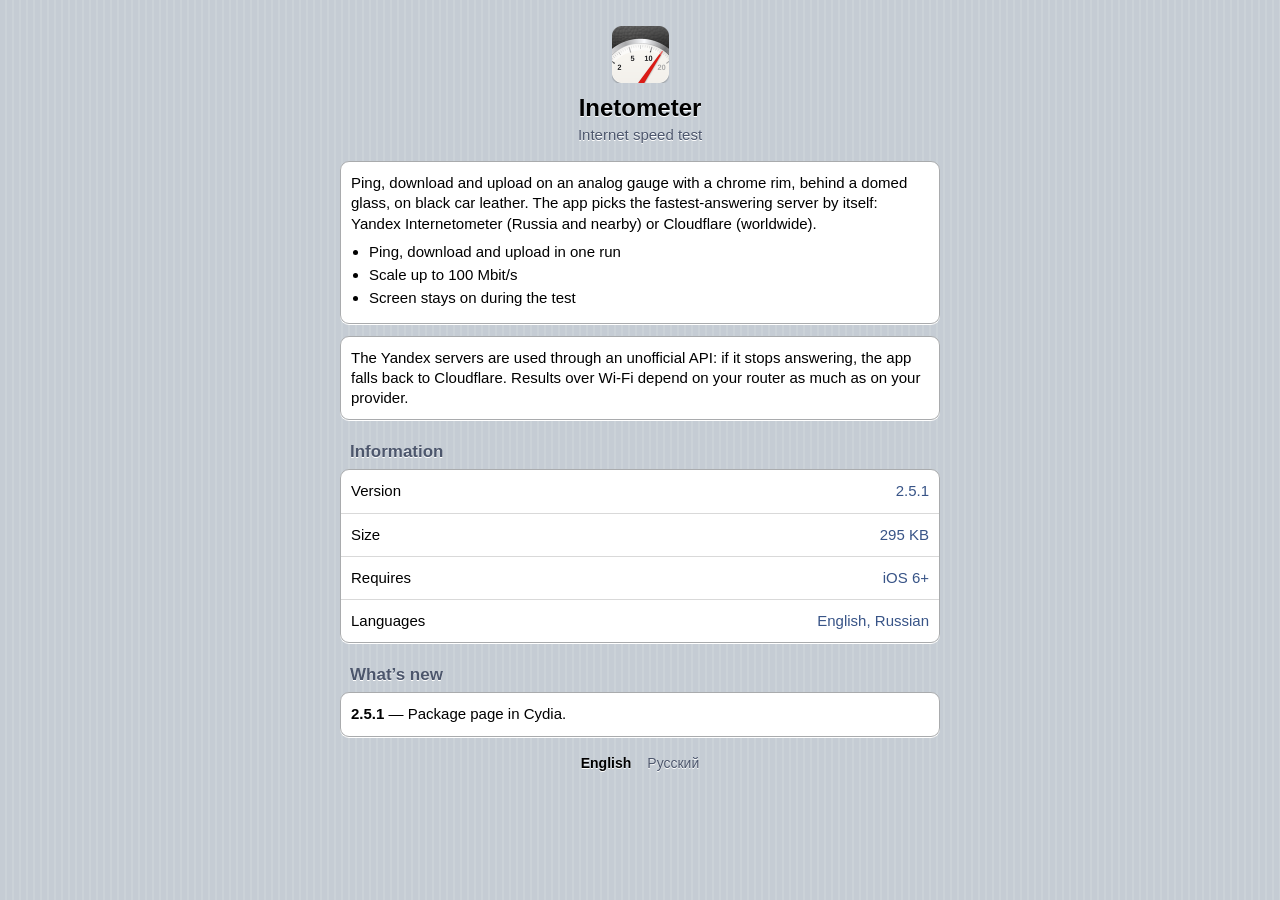
==== depictions/ru.legacy.speed/index.html @ 3cfb632d "Legacy Apps: public landing page, Cydia depictions, quirc acknowledgements Codes 1.2.4, Flashlight 1" ====
<!DOCTYPE html>
<html class="en"><head><meta charset="utf-8">
<meta name="viewport" content="width=device-width,initial-scale=1">
<title>Inetometer — Legacy Apps</title><link rel="stylesheet" href="../../style.css"><script>
(function(){var l;try{l=localStorage.getItem('lang')}catch(x){}
if(!l){l=(navigator.language||navigator.userLanguage||'en').toLowerCase().indexOf('ru')==0?'ru':'en'}
document.documentElement.className=l;
window.setLang=function(v){try{localStorage.setItem('lang',v)}catch(x){}document.documentElement.className=v;return false};})();
</script></head>
<body><div class="wrap">

<div class="hero"><img src="../../icons/ru.legacy.speed.png" alt="" style="width:57px;height:57px">
<h1><span class="t-en">Inetometer</span><span class="t-ru">Инетометр</span></h1><p><span class="t-en">Internet speed test</span><span class="t-ru">Измерение скорости интернета</span></p></div>
<div class="group" style="margin-top:14px"><div class="row"><div class="t-en">Ping, download and upload on an analog gauge with a chrome rim, behind a domed glass, on black car leather. The app picks the fastest-answering server by itself: Yandex Internetometer (Russia and nearby) or Cloudflare (worldwide).</div><div class="t-ru">Пинг, скорость загрузки и отдачи на стрелочном приборе в хромированном ободе под выпуклым стеклом, на чёрной автомобильной коже. Сервер выбирается сам — тот, что ответил быстрее: Яндекс.Интернетометр (Россия и рядом) или Cloudflare (весь мир).</div>
<ul style="margin-top:8px"><li><span class="t-en">Ping, download and upload in one run</span><span class="t-ru">Пинг, загрузка и отдача за один замер</span></li><li><span class="t-en">Scale up to 100 Mbit/s</span><span class="t-ru">Шкала до 100 Мбит/с</span></li><li><span class="t-en">Screen stays on during the test</span><span class="t-ru">Экран не гаснет во время замера</span></li></ul></div></div>
<div class="group" style="margin-top:12px"><div class="row"><div class="t-en">The Yandex servers are used through an unofficial API: if it stops answering, the app falls back to Cloudflare. Results over Wi-Fi depend on your router as much as on your provider.</div><div class="t-ru">Серверы Яндекса используются через неофициальный API: если он перестанет отвечать, приложение возьмёт Cloudflare. Результат по Wi-Fi зависит от роутера не меньше, чем от провайдера.</div></div></div>

<h2><span class="t-en">Information</span><span class="t-ru">Информация</span></h2>
<div class="group">
<div class="row kv"><span class="t-en">Version</span><span class="t-ru">Версия</span><span class="v">2.5.1</span></div>
<div class="row kv"><span class="t-en">Size</span><span class="t-ru">Размер</span><span class="v">295 KB</span></div>
<div class="row kv"><span class="t-en">Requires</span><span class="t-ru">Требуется</span><span class="v">iOS 6+</span></div>
<div class="row kv"><span class="t-en">Languages</span><span class="t-ru">Языки</span><span class="v"><span class="t-en">English, Russian</span><span class="t-ru">Английский, русский</span></span></div>
</div>
<h2><span class="t-en">What’s new</span><span class="t-ru">Что нового</span></h2>
<div class="group"><div class="row"><b>2.5.1</b> — <span class="t-en">Package page in Cydia.</span><span class="t-ru">Страница пакета в Cydia.</span></div></div>

<div class="lang"><a href="#" class="l-en" onclick="return setLang('en')">English</a><a href="#" class="l-ru" onclick="return setLang('ru')">Русский</a></div>

</div></body></html>
---- style.css ----
*{margin:0;padding:0}
html{-webkit-text-size-adjust:100%}
body{font-family:"Helvetica Neue",Helvetica,Arial,sans-serif;font-size:15px;color:#000;
 background:#c5ccd4;
 background-image:-webkit-repeating-linear-gradient(left,#c5ccd4 0,#c5ccd4 5px,#cbd2d8 5px,#cbd2d8 7px);
 background-image:repeating-linear-gradient(90deg,#c5ccd4 0,#c5ccd4 5px,#cbd2d8 5px,#cbd2d8 7px);
 padding:0 0 30px}
.en .t-ru,.ru .t-en{display:none}
.wrap{max-width:600px;margin:0 auto;padding:0 10px}
h2{font-size:17px;color:#4c566c;text-shadow:0 1px 0 #fff;margin:22px 10px 7px}
.group{background:#fff;border:1px solid #a9abad;border-radius:9px;box-shadow:0 1px 0 #fff;overflow:hidden}
.row{padding:11px 10px;border-top:1px solid #d9d9d9;line-height:1.35}
.row:first-child{border-top:0}
.foot{font-size:14px;color:#4c566c;text-shadow:0 1px 0 #fff;text-align:center;margin:8px 15px 0;line-height:1.35}
a{color:#385487;text-decoration:none}
.app{display:block;color:#000;position:relative;padding:10px 30px 10px 78px;min-height:58px;border-top:1px solid #d9d9d9}
.app:first-child{border-top:0}
.app img{position:absolute;left:10px;top:10px;width:57px;height:57px}
.app b{display:block;font-size:17px;margin-top:6px}
.app small{display:block;color:#7f7f7f;font-size:14px;margin-top:2px}
.app:after{content:"";position:absolute;right:14px;top:50%;margin-top:-5px;width:8px;height:8px;
 border:solid #7f7f7f;border-width:3px 3px 0 0;-webkit-transform:rotate(45deg);transform:rotate(45deg)}
.hero{text-align:center;padding:26px 0 4px}
.hero img{width:72px;height:72px}
.hero h1{font-size:24px;text-shadow:0 1px 0 #fff;margin-top:8px}
.hero p{color:#4c566c;text-shadow:0 1px 0 #fff;margin-top:4px}
.btn{display:block;text-align:center;color:#fff;font-weight:bold;font-size:17px;padding:12px;
 border:1px solid #1d3a7a;border-radius:9px;text-shadow:0 -1px 0 rgba(0,0,0,.4);
 background:#3a6ad8;background-image:-webkit-linear-gradient(top,#6f97ee,#3a6ad8 50%,#2c5bcc 51%,#2a56c4);
 background-image:linear-gradient(to bottom,#6f97ee,#3a6ad8 50%,#2c5bcc 51%,#2a56c4);
 box-shadow:inset 0 1px 0 rgba(255,255,255,.35),0 1px 0 #fff;margin-top:18px}
.src{font-family:Menlo,Courier,monospace;font-size:13px;word-break:break-all}
.lang{text-align:center;margin-top:18px;font-size:14px}
.lang a{color:#4c566c;text-shadow:0 1px 0 #fff;padding:0 8px}
.ru .lang .l-ru,.en .lang .l-en{font-weight:bold;color:#000}
ul{margin-left:18px}
li{margin:3px 0}
.shots{white-space:nowrap;overflow-x:auto;-webkit-overflow-scrolling:touch;padding:4px 0}
.shots img{width:160px;height:240px;border-radius:4px;margin-right:8px;
 box-shadow:0 1px 4px rgba(0,0,0,.35);vertical-align:top}
.kv{overflow:hidden}
.kv span.v{float:right;color:#385487}
pre{white-space:pre-wrap;font-family:Menlo,Courier,monospace;font-size:11px;color:#333}
.dl small{color:#7f7f7f}
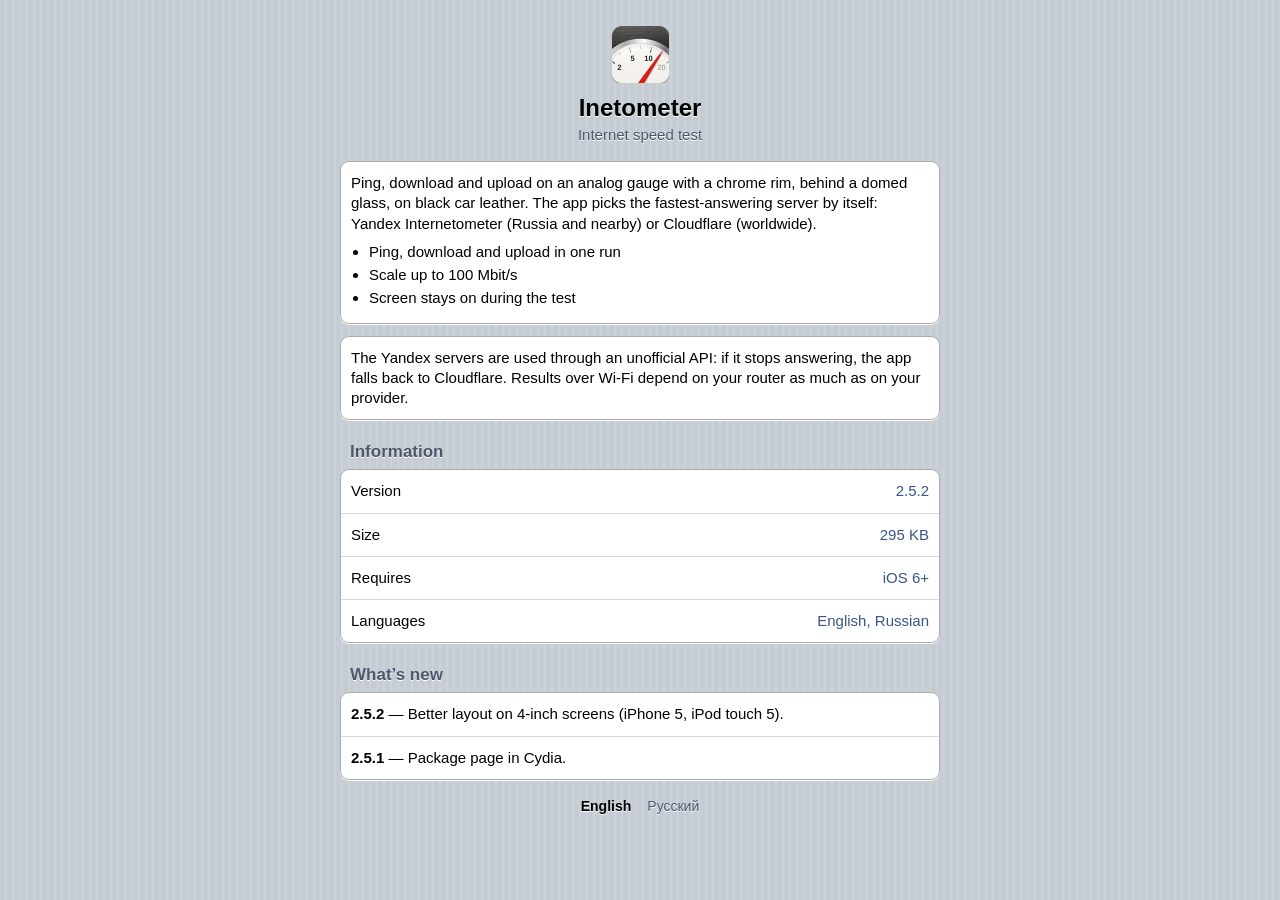
==== commit c0dd10f6: "Inetometer 2.5.2: lower the gauge on 4-inch screens Co-Authored-By: Claude Opus 5.5 <noreply@anthrop" ====
--- a/depictions/ru.legacy.speed/index.html
+++ b/depictions/ru.legacy.speed/index.html
@@ -17,13 +17,13 @@
 
 <h2><span class="t-en">Information</span><span class="t-ru">Информация</span></h2>
 <div class="group">
-<div class="row kv"><span class="t-en">Version</span><span class="t-ru">Версия</span><span class="v">2.5.1</span></div>
+<div class="row kv"><span class="t-en">Version</span><span class="t-ru">Версия</span><span class="v">2.5.2</span></div>
 <div class="row kv"><span class="t-en">Size</span><span class="t-ru">Размер</span><span class="v">295 KB</span></div>
 <div class="row kv"><span class="t-en">Requires</span><span class="t-ru">Требуется</span><span class="v">iOS 6+</span></div>
 <div class="row kv"><span class="t-en">Languages</span><span class="t-ru">Языки</span><span class="v"><span class="t-en">English, Russian</span><span class="t-ru">Английский, русский</span></span></div>
 </div>
 <h2><span class="t-en">What’s new</span><span class="t-ru">Что нового</span></h2>
-<div class="group"><div class="row"><b>2.5.1</b> — <span class="t-en">Package page in Cydia.</span><span class="t-ru">Страница пакета в Cydia.</span></div></div>
+<div class="group"><div class="row"><b>2.5.2</b> — <span class="t-en">Better layout on 4-inch screens (iPhone 5, iPod touch 5).</span><span class="t-ru">Лучше компоновка на 4-дюймовых экранах (iPhone 5, iPod touch 5).</span></div><div class="row"><b>2.5.1</b> — <span class="t-en">Package page in Cydia.</span><span class="t-ru">Страница пакета в Cydia.</span></div></div>
 
 <div class="lang"><a href="#" class="l-en" onclick="return setLang('en')">English</a><a href="#" class="l-ru" onclick="return setLang('ru')">Русский</a></div>
 
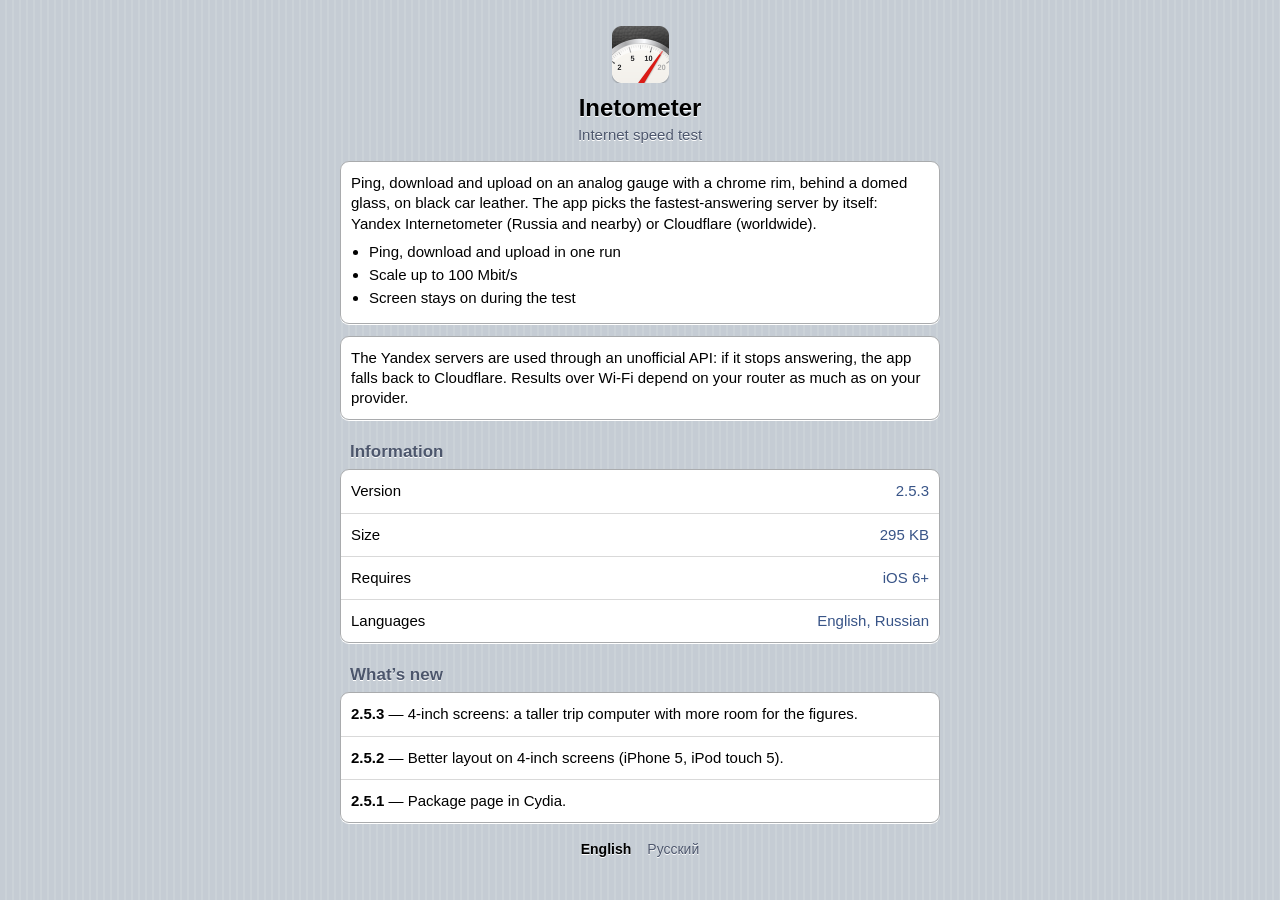
==== commit c031a929: "Inetometer 2.5.3: taller trip computer on 4-inch screens Co-Authored-By: Claude Opus 5.5 <noreply@an" ====
--- a/depictions/ru.legacy.speed/index.html
+++ b/depictions/ru.legacy.speed/index.html
@@ -17,13 +17,13 @@
 
 <h2><span class="t-en">Information</span><span class="t-ru">Информация</span></h2>
 <div class="group">
-<div class="row kv"><span class="t-en">Version</span><span class="t-ru">Версия</span><span class="v">2.5.2</span></div>
+<div class="row kv"><span class="t-en">Version</span><span class="t-ru">Версия</span><span class="v">2.5.3</span></div>
 <div class="row kv"><span class="t-en">Size</span><span class="t-ru">Размер</span><span class="v">295 KB</span></div>
 <div class="row kv"><span class="t-en">Requires</span><span class="t-ru">Требуется</span><span class="v">iOS 6+</span></div>
 <div class="row kv"><span class="t-en">Languages</span><span class="t-ru">Языки</span><span class="v"><span class="t-en">English, Russian</span><span class="t-ru">Английский, русский</span></span></div>
 </div>
 <h2><span class="t-en">What’s new</span><span class="t-ru">Что нового</span></h2>
-<div class="group"><div class="row"><b>2.5.2</b> — <span class="t-en">Better layout on 4-inch screens (iPhone 5, iPod touch 5).</span><span class="t-ru">Лучше компоновка на 4-дюймовых экранах (iPhone 5, iPod touch 5).</span></div><div class="row"><b>2.5.1</b> — <span class="t-en">Package page in Cydia.</span><span class="t-ru">Страница пакета в Cydia.</span></div></div>
+<div class="group"><div class="row"><b>2.5.3</b> — <span class="t-en">4-inch screens: a taller trip computer with more room for the figures.</span><span class="t-ru">4-дюймовые экраны: бортовой компьютер выше, у показателей больше воздуха.</span></div><div class="row"><b>2.5.2</b> — <span class="t-en">Better layout on 4-inch screens (iPhone 5, iPod touch 5).</span><span class="t-ru">Лучше компоновка на 4-дюймовых экранах (iPhone 5, iPod touch 5).</span></div><div class="row"><b>2.5.1</b> — <span class="t-en">Package page in Cydia.</span><span class="t-ru">Страница пакета в Cydia.</span></div></div>
 
 <div class="lang"><a href="#" class="l-en" onclick="return setLang('en')">English</a><a href="#" class="l-ru" onclick="return setLang('ru')">Русский</a></div>
 
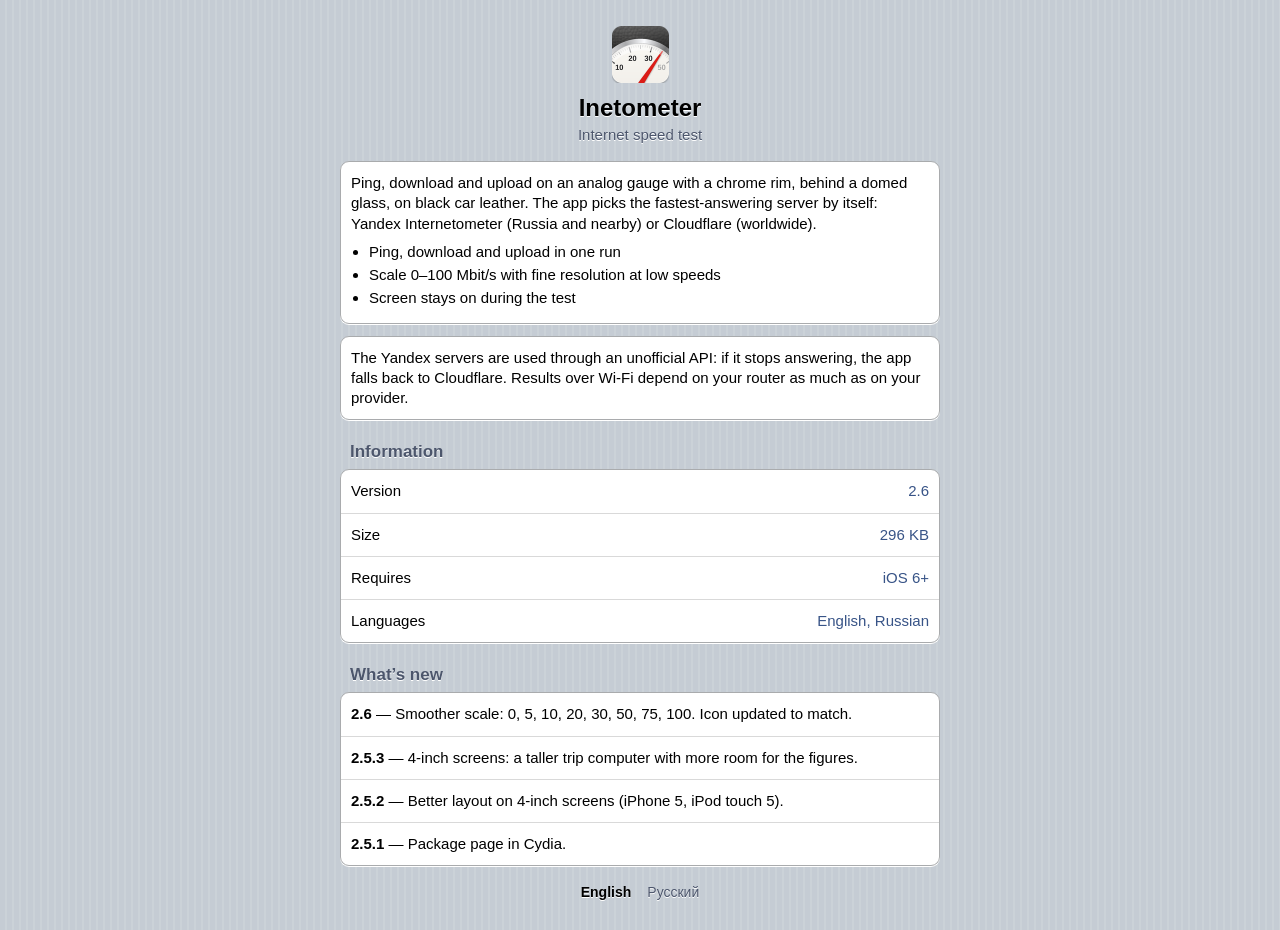
==== commit 11df4226: "Inetometer 2.6: smoother scale (0 5 10 20 30 50 75 100), icon to match Co-Authored-By: Claude Opus 5" ====
--- a/depictions/ru.legacy.speed/index.html
+++ b/depictions/ru.legacy.speed/index.html
@@ -12,18 +12,18 @@
 <div class="hero"><img src="../../icons/ru.legacy.speed.png" alt="" style="width:57px;height:57px">
 <h1><span class="t-en">Inetometer</span><span class="t-ru">Инетометр</span></h1><p><span class="t-en">Internet speed test</span><span class="t-ru">Измерение скорости интернета</span></p></div>
 <div class="group" style="margin-top:14px"><div class="row"><div class="t-en">Ping, download and upload on an analog gauge with a chrome rim, behind a domed glass, on black car leather. The app picks the fastest-answering server by itself: Yandex Internetometer (Russia and nearby) or Cloudflare (worldwide).</div><div class="t-ru">Пинг, скорость загрузки и отдачи на стрелочном приборе в хромированном ободе под выпуклым стеклом, на чёрной автомобильной коже. Сервер выбирается сам — тот, что ответил быстрее: Яндекс.Интернетометр (Россия и рядом) или Cloudflare (весь мир).</div>
-<ul style="margin-top:8px"><li><span class="t-en">Ping, download and upload in one run</span><span class="t-ru">Пинг, загрузка и отдача за один замер</span></li><li><span class="t-en">Scale up to 100 Mbit/s</span><span class="t-ru">Шкала до 100 Мбит/с</span></li><li><span class="t-en">Screen stays on during the test</span><span class="t-ru">Экран не гаснет во время замера</span></li></ul></div></div>
+<ul style="margin-top:8px"><li><span class="t-en">Ping, download and upload in one run</span><span class="t-ru">Пинг, загрузка и отдача за один замер</span></li><li><span class="t-en">Scale 0–100 Mbit/s with fine resolution at low speeds</span><span class="t-ru">Шкала 0–100 Мбит/с, подробная на малых скоростях</span></li><li><span class="t-en">Screen stays on during the test</span><span class="t-ru">Экран не гаснет во время замера</span></li></ul></div></div>
 <div class="group" style="margin-top:12px"><div class="row"><div class="t-en">The Yandex servers are used through an unofficial API: if it stops answering, the app falls back to Cloudflare. Results over Wi-Fi depend on your router as much as on your provider.</div><div class="t-ru">Серверы Яндекса используются через неофициальный API: если он перестанет отвечать, приложение возьмёт Cloudflare. Результат по Wi-Fi зависит от роутера не меньше, чем от провайдера.</div></div></div>
 
 <h2><span class="t-en">Information</span><span class="t-ru">Информация</span></h2>
 <div class="group">
-<div class="row kv"><span class="t-en">Version</span><span class="t-ru">Версия</span><span class="v">2.5.3</span></div>
-<div class="row kv"><span class="t-en">Size</span><span class="t-ru">Размер</span><span class="v">295 KB</span></div>
+<div class="row kv"><span class="t-en">Version</span><span class="t-ru">Версия</span><span class="v">2.6</span></div>
+<div class="row kv"><span class="t-en">Size</span><span class="t-ru">Размер</span><span class="v">296 KB</span></div>
 <div class="row kv"><span class="t-en">Requires</span><span class="t-ru">Требуется</span><span class="v">iOS 6+</span></div>
 <div class="row kv"><span class="t-en">Languages</span><span class="t-ru">Языки</span><span class="v"><span class="t-en">English, Russian</span><span class="t-ru">Английский, русский</span></span></div>
 </div>
 <h2><span class="t-en">What’s new</span><span class="t-ru">Что нового</span></h2>
-<div class="group"><div class="row"><b>2.5.3</b> — <span class="t-en">4-inch screens: a taller trip computer with more room for the figures.</span><span class="t-ru">4-дюймовые экраны: бортовой компьютер выше, у показателей больше воздуха.</span></div><div class="row"><b>2.5.2</b> — <span class="t-en">Better layout on 4-inch screens (iPhone 5, iPod touch 5).</span><span class="t-ru">Лучше компоновка на 4-дюймовых экранах (iPhone 5, iPod touch 5).</span></div><div class="row"><b>2.5.1</b> — <span class="t-en">Package page in Cydia.</span><span class="t-ru">Страница пакета в Cydia.</span></div></div>
+<div class="group"><div class="row"><b>2.6</b> — <span class="t-en">Smoother scale: 0, 5, 10, 20, 30, 50, 75, 100. Icon updated to match.</span><span class="t-ru">Более плавная шкала: 0, 5, 10, 20, 30, 50, 75, 100. Иконка обновлена под неё.</span></div><div class="row"><b>2.5.3</b> — <span class="t-en">4-inch screens: a taller trip computer with more room for the figures.</span><span class="t-ru">4-дюймовые экраны: бортовой компьютер выше, у показателей больше воздуха.</span></div><div class="row"><b>2.5.2</b> — <span class="t-en">Better layout on 4-inch screens (iPhone 5, iPod touch 5).</span><span class="t-ru">Лучше компоновка на 4-дюймовых экранах (iPhone 5, iPod touch 5).</span></div><div class="row"><b>2.5.1</b> — <span class="t-en">Package page in Cydia.</span><span class="t-ru">Страница пакета в Cydia.</span></div></div>
 
 <div class="lang"><a href="#" class="l-en" onclick="return setLang('en')">English</a><a href="#" class="l-ru" onclick="return setLang('ru')">Русский</a></div>
 
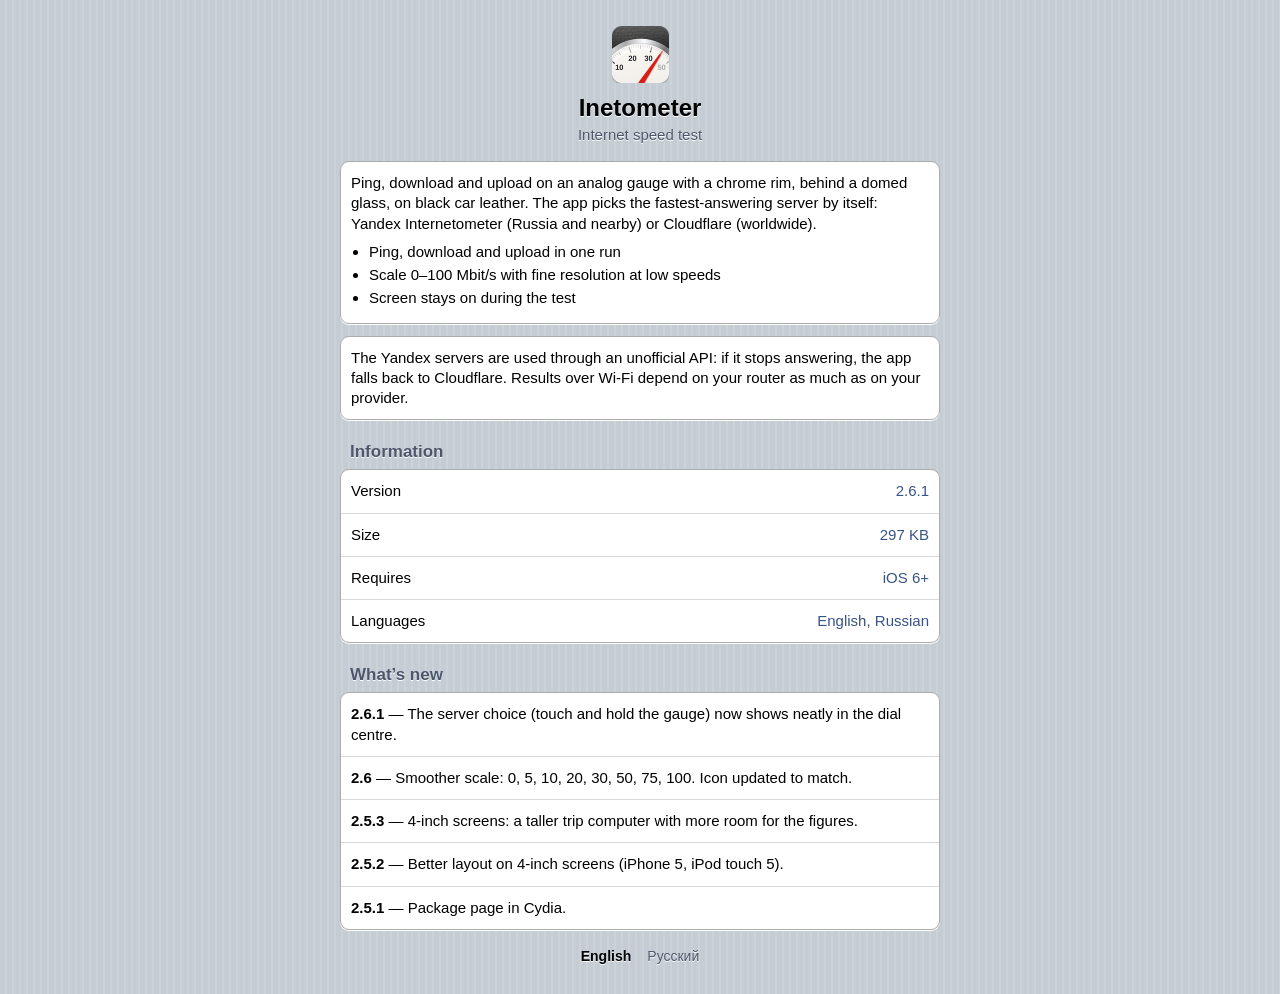
==== commit 6853ff22: "Inetometer 2.6.1: server choice shown in the dial centre Co-Authored-By: Claude Opus 5.5 <noreply@an" ====
--- a/depictions/ru.legacy.speed/index.html
+++ b/depictions/ru.legacy.speed/index.html
@@ -17,13 +17,13 @@
 
 <h2><span class="t-en">Information</span><span class="t-ru">Информация</span></h2>
 <div class="group">
-<div class="row kv"><span class="t-en">Version</span><span class="t-ru">Версия</span><span class="v">2.6</span></div>
-<div class="row kv"><span class="t-en">Size</span><span class="t-ru">Размер</span><span class="v">296 KB</span></div>
+<div class="row kv"><span class="t-en">Version</span><span class="t-ru">Версия</span><span class="v">2.6.1</span></div>
+<div class="row kv"><span class="t-en">Size</span><span class="t-ru">Размер</span><span class="v">297 KB</span></div>
 <div class="row kv"><span class="t-en">Requires</span><span class="t-ru">Требуется</span><span class="v">iOS 6+</span></div>
 <div class="row kv"><span class="t-en">Languages</span><span class="t-ru">Языки</span><span class="v"><span class="t-en">English, Russian</span><span class="t-ru">Английский, русский</span></span></div>
 </div>
 <h2><span class="t-en">What’s new</span><span class="t-ru">Что нового</span></h2>
-<div class="group"><div class="row"><b>2.6</b> — <span class="t-en">Smoother scale: 0, 5, 10, 20, 30, 50, 75, 100. Icon updated to match.</span><span class="t-ru">Более плавная шкала: 0, 5, 10, 20, 30, 50, 75, 100. Иконка обновлена под неё.</span></div><div class="row"><b>2.5.3</b> — <span class="t-en">4-inch screens: a taller trip computer with more room for the figures.</span><span class="t-ru">4-дюймовые экраны: бортовой компьютер выше, у показателей больше воздуха.</span></div><div class="row"><b>2.5.2</b> — <span class="t-en">Better layout on 4-inch screens (iPhone 5, iPod touch 5).</span><span class="t-ru">Лучше компоновка на 4-дюймовых экранах (iPhone 5, iPod touch 5).</span></div><div class="row"><b>2.5.1</b> — <span class="t-en">Package page in Cydia.</span><span class="t-ru">Страница пакета в Cydia.</span></div></div>
+<div class="group"><div class="row"><b>2.6.1</b> — <span class="t-en">The server choice (touch and hold the gauge) now shows neatly in the dial centre.</span><span class="t-ru">Выбор сервера (удержание на приборе) теперь аккуратно показывается в центре циферблата.</span></div><div class="row"><b>2.6</b> — <span class="t-en">Smoother scale: 0, 5, 10, 20, 30, 50, 75, 100. Icon updated to match.</span><span class="t-ru">Более плавная шкала: 0, 5, 10, 20, 30, 50, 75, 100. Иконка обновлена под неё.</span></div><div class="row"><b>2.5.3</b> — <span class="t-en">4-inch screens: a taller trip computer with more room for the figures.</span><span class="t-ru">4-дюймовые экраны: бортовой компьютер выше, у показателей больше воздуха.</span></div><div class="row"><b>2.5.2</b> — <span class="t-en">Better layout on 4-inch screens (iPhone 5, iPod touch 5).</span><span class="t-ru">Лучше компоновка на 4-дюймовых экранах (iPhone 5, iPod touch 5).</span></div><div class="row"><b>2.5.1</b> — <span class="t-en">Package page in Cydia.</span><span class="t-ru">Страница пакета в Cydia.</span></div></div>
 
 <div class="lang"><a href="#" class="l-en" onclick="return setLang('en')">English</a><a href="#" class="l-ru" onclick="return setLang('ru')">Русский</a></div>
 
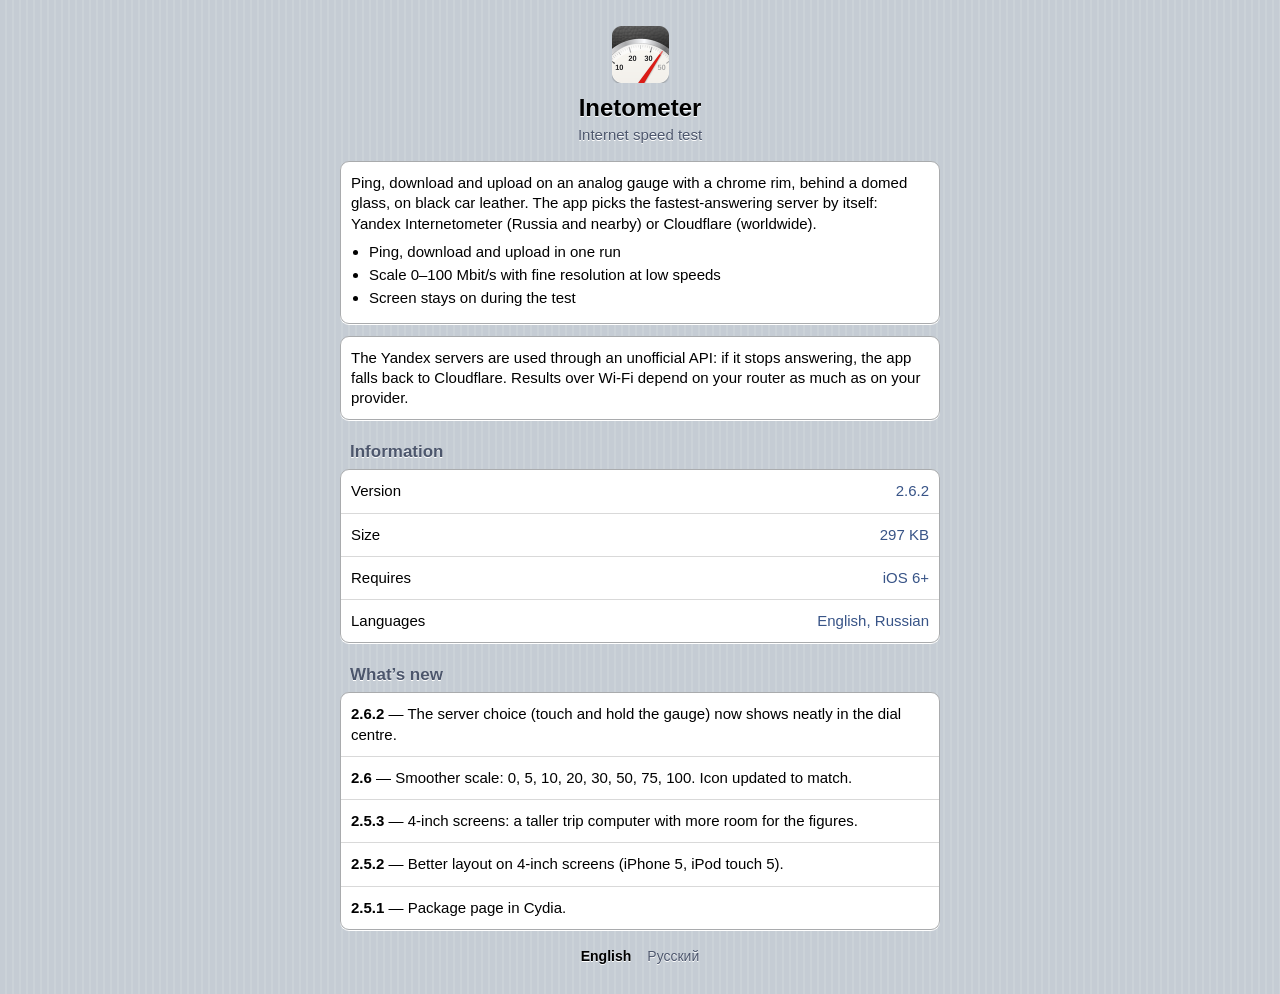
==== commit 5a8ca2eb: "Inetometer 2.6.2: server name sized to fit inside the inner ring Co-Authored-By: Claude Opus 5.5 <no" ====
--- a/depictions/ru.legacy.speed/index.html
+++ b/depictions/ru.legacy.speed/index.html
@@ -17,13 +17,13 @@
 
 <h2><span class="t-en">Information</span><span class="t-ru">Информация</span></h2>
 <div class="group">
-<div class="row kv"><span class="t-en">Version</span><span class="t-ru">Версия</span><span class="v">2.6.1</span></div>
+<div class="row kv"><span class="t-en">Version</span><span class="t-ru">Версия</span><span class="v">2.6.2</span></div>
 <div class="row kv"><span class="t-en">Size</span><span class="t-ru">Размер</span><span class="v">297 KB</span></div>
 <div class="row kv"><span class="t-en">Requires</span><span class="t-ru">Требуется</span><span class="v">iOS 6+</span></div>
 <div class="row kv"><span class="t-en">Languages</span><span class="t-ru">Языки</span><span class="v"><span class="t-en">English, Russian</span><span class="t-ru">Английский, русский</span></span></div>
 </div>
 <h2><span class="t-en">What’s new</span><span class="t-ru">Что нового</span></h2>
-<div class="group"><div class="row"><b>2.6.1</b> — <span class="t-en">The server choice (touch and hold the gauge) now shows neatly in the dial centre.</span><span class="t-ru">Выбор сервера (удержание на приборе) теперь аккуратно показывается в центре циферблата.</span></div><div class="row"><b>2.6</b> — <span class="t-en">Smoother scale: 0, 5, 10, 20, 30, 50, 75, 100. Icon updated to match.</span><span class="t-ru">Более плавная шкала: 0, 5, 10, 20, 30, 50, 75, 100. Иконка обновлена под неё.</span></div><div class="row"><b>2.5.3</b> — <span class="t-en">4-inch screens: a taller trip computer with more room for the figures.</span><span class="t-ru">4-дюймовые экраны: бортовой компьютер выше, у показателей больше воздуха.</span></div><div class="row"><b>2.5.2</b> — <span class="t-en">Better layout on 4-inch screens (iPhone 5, iPod touch 5).</span><span class="t-ru">Лучше компоновка на 4-дюймовых экранах (iPhone 5, iPod touch 5).</span></div><div class="row"><b>2.5.1</b> — <span class="t-en">Package page in Cydia.</span><span class="t-ru">Страница пакета в Cydia.</span></div></div>
+<div class="group"><div class="row"><b>2.6.2</b> — <span class="t-en">The server choice (touch and hold the gauge) now shows neatly in the dial centre.</span><span class="t-ru">Выбор сервера (удержание на приборе) теперь аккуратно показывается в центре циферблата.</span></div><div class="row"><b>2.6</b> — <span class="t-en">Smoother scale: 0, 5, 10, 20, 30, 50, 75, 100. Icon updated to match.</span><span class="t-ru">Более плавная шкала: 0, 5, 10, 20, 30, 50, 75, 100. Иконка обновлена под неё.</span></div><div class="row"><b>2.5.3</b> — <span class="t-en">4-inch screens: a taller trip computer with more room for the figures.</span><span class="t-ru">4-дюймовые экраны: бортовой компьютер выше, у показателей больше воздуха.</span></div><div class="row"><b>2.5.2</b> — <span class="t-en">Better layout on 4-inch screens (iPhone 5, iPod touch 5).</span><span class="t-ru">Лучше компоновка на 4-дюймовых экранах (iPhone 5, iPod touch 5).</span></div><div class="row"><b>2.5.1</b> — <span class="t-en">Package page in Cydia.</span><span class="t-ru">Страница пакета в Cydia.</span></div></div>
 
 <div class="lang"><a href="#" class="l-en" onclick="return setLang('en')">English</a><a href="#" class="l-ru" onclick="return setLang('ru')">Русский</a></div>
 
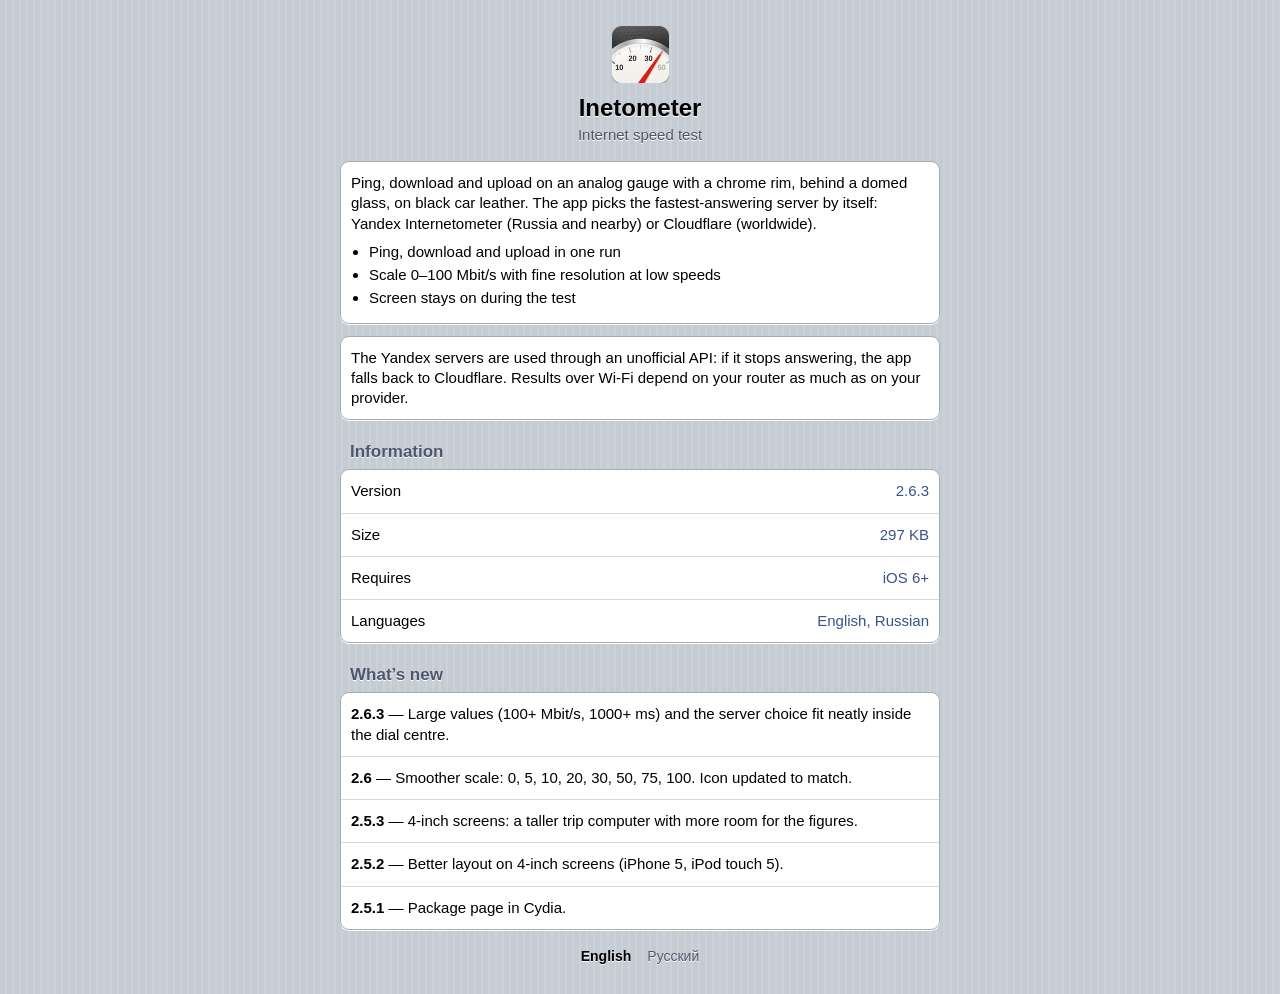
==== commit ab6127f7: "Inetometer 2.6.3: 3-4 digit values fit inside the inner ring Co-Authored-By: Claude Opus 5.5 <norepl" ====
--- a/depictions/ru.legacy.speed/index.html
+++ b/depictions/ru.legacy.speed/index.html
@@ -17,13 +17,13 @@
 
 <h2><span class="t-en">Information</span><span class="t-ru">Информация</span></h2>
 <div class="group">
-<div class="row kv"><span class="t-en">Version</span><span class="t-ru">Версия</span><span class="v">2.6.2</span></div>
+<div class="row kv"><span class="t-en">Version</span><span class="t-ru">Версия</span><span class="v">2.6.3</span></div>
 <div class="row kv"><span class="t-en">Size</span><span class="t-ru">Размер</span><span class="v">297 KB</span></div>
 <div class="row kv"><span class="t-en">Requires</span><span class="t-ru">Требуется</span><span class="v">iOS 6+</span></div>
 <div class="row kv"><span class="t-en">Languages</span><span class="t-ru">Языки</span><span class="v"><span class="t-en">English, Russian</span><span class="t-ru">Английский, русский</span></span></div>
 </div>
 <h2><span class="t-en">What’s new</span><span class="t-ru">Что нового</span></h2>
-<div class="group"><div class="row"><b>2.6.2</b> — <span class="t-en">The server choice (touch and hold the gauge) now shows neatly in the dial centre.</span><span class="t-ru">Выбор сервера (удержание на приборе) теперь аккуратно показывается в центре циферблата.</span></div><div class="row"><b>2.6</b> — <span class="t-en">Smoother scale: 0, 5, 10, 20, 30, 50, 75, 100. Icon updated to match.</span><span class="t-ru">Более плавная шкала: 0, 5, 10, 20, 30, 50, 75, 100. Иконка обновлена под неё.</span></div><div class="row"><b>2.5.3</b> — <span class="t-en">4-inch screens: a taller trip computer with more room for the figures.</span><span class="t-ru">4-дюймовые экраны: бортовой компьютер выше, у показателей больше воздуха.</span></div><div class="row"><b>2.5.2</b> — <span class="t-en">Better layout on 4-inch screens (iPhone 5, iPod touch 5).</span><span class="t-ru">Лучше компоновка на 4-дюймовых экранах (iPhone 5, iPod touch 5).</span></div><div class="row"><b>2.5.1</b> — <span class="t-en">Package page in Cydia.</span><span class="t-ru">Страница пакета в Cydia.</span></div></div>
+<div class="group"><div class="row"><b>2.6.3</b> — <span class="t-en">Large values (100+ Mbit/s, 1000+ ms) and the server choice fit neatly inside the dial centre.</span><span class="t-ru">Большие значения (от 100 Мбит/с, от 1000 мс) и выбор сервера аккуратно помещаются в центре циферблата.</span></div><div class="row"><b>2.6</b> — <span class="t-en">Smoother scale: 0, 5, 10, 20, 30, 50, 75, 100. Icon updated to match.</span><span class="t-ru">Более плавная шкала: 0, 5, 10, 20, 30, 50, 75, 100. Иконка обновлена под неё.</span></div><div class="row"><b>2.5.3</b> — <span class="t-en">4-inch screens: a taller trip computer with more room for the figures.</span><span class="t-ru">4-дюймовые экраны: бортовой компьютер выше, у показателей больше воздуха.</span></div><div class="row"><b>2.5.2</b> — <span class="t-en">Better layout on 4-inch screens (iPhone 5, iPod touch 5).</span><span class="t-ru">Лучше компоновка на 4-дюймовых экранах (iPhone 5, iPod touch 5).</span></div><div class="row"><b>2.5.1</b> — <span class="t-en">Package page in Cydia.</span><span class="t-ru">Страница пакета в Cydia.</span></div></div>
 
 <div class="lang"><a href="#" class="l-en" onclick="return setLang('en')">English</a><a href="#" class="l-ru" onclick="return setLang('ru')">Русский</a></div>
 
